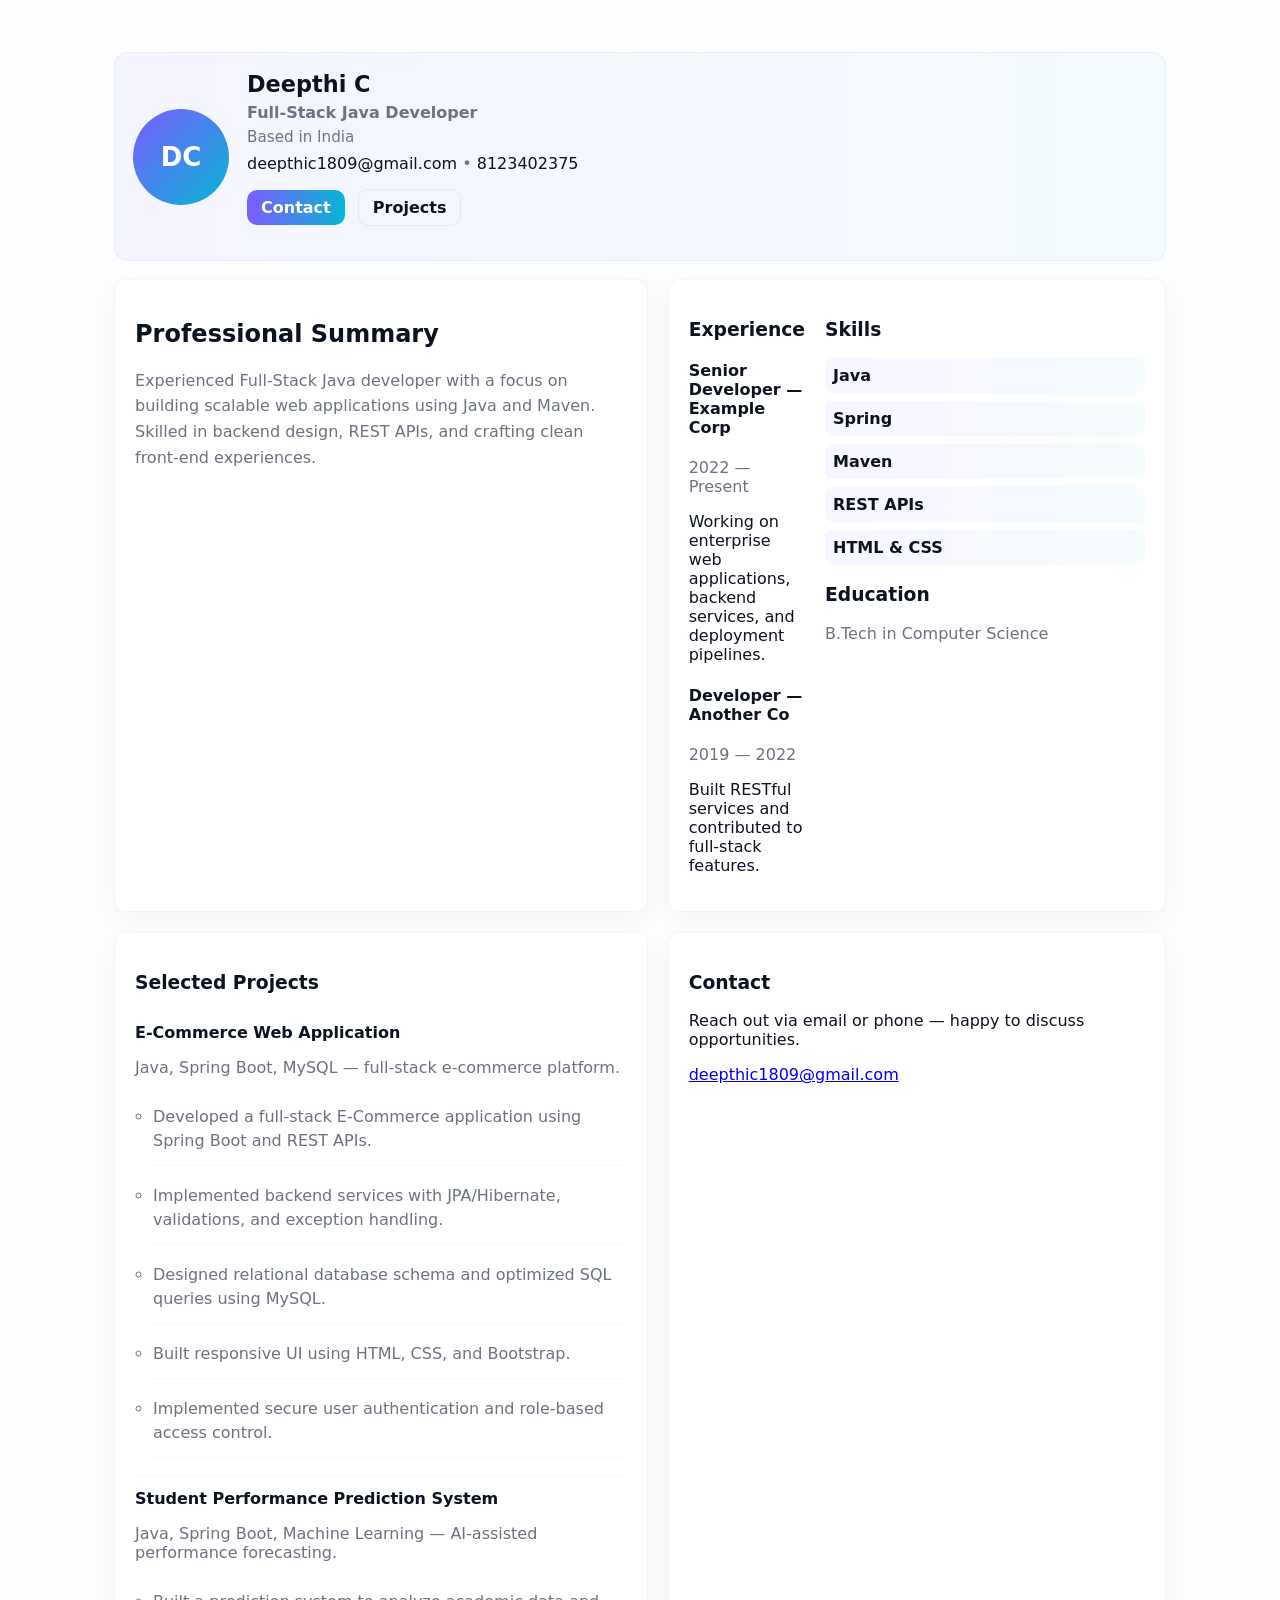
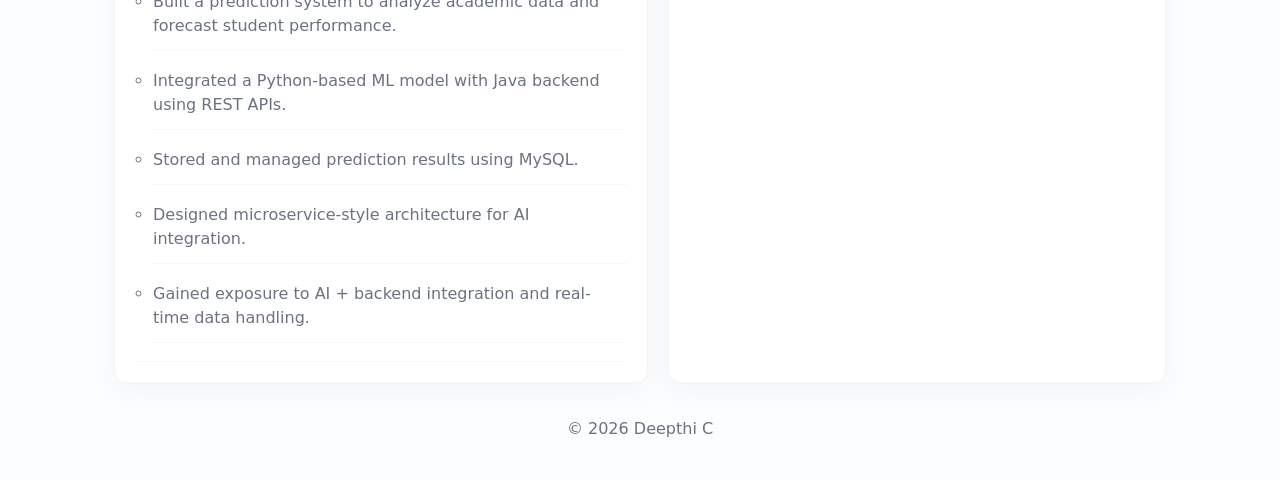
==== target/portfolio/index.html @ 98a85431 "commit" ====
<!DOCTYPE html>
<html lang="en">
  <head>
    <meta charset="utf-8" />
    <meta name="viewport" content="width=device-width,initial-scale=1" />
    <title>Deepthi C — Portfolio</title>
    <link rel="stylesheet" href="assets/css/style.css">
  </head>
  <body>
    <div class="wrapper">
      <header class="header">
        <div class="profile">
          <div class="avatar">DC</div>
          <div class="meta">
            <h1 class="fullname">Deepthi C</h1>
            <p class="title">Full‑Stack Java Developer</p>
            <p class="location">Based in India</p>
            <div class="contact">
              <a href="mailto:deepthic1809@gmail.com">deepthic1809@gmail.com</a>
              <span>•</span>
              <a href="tel:8123402375">8123402375</a>
            </div>
            <p><a class="btn" href="#contact">Contact</a> <a class="btn ghost" href="#work">Projects</a></p>
          </div>
        </div>
      </header>

      <main class="main">
        <section class="card summary">
          <h2>Professional Summary</h2>
          <p>Experienced Full‑Stack Java developer with a focus on building scalable web applications using Java and Maven. Skilled in backend design, REST APIs, and crafting clean front-end experiences.</p>
        </section>

        <section class="card grid">
          <div>
            <h3>Experience</h3>
            <div class="item">
              <h4>Senior Developer — Example Corp</h4>
              <p class="muted">2022 — Present</p>
              <p>Working on enterprise web applications, backend services, and deployment pipelines.</p>
            </div>
            <div class="item">
              <h4>Developer — Another Co</h4>
              <p class="muted">2019 — 2022</p>
              <p>Built RESTful services and contributed to full-stack features.</p>
            </div>
          </div>

          <aside>
            <h3>Skills</h3>
            <ul class="skills">
              <li>Java</li>
              <li>Spring</li>
              <li>Maven</li>
              <li>REST APIs</li>
              <li>HTML & CSS</li>
            </ul>
            <h3>Education</h3>
            <p class="muted">B.Tech in Computer Science</p>
          </aside>
        </section>

        <section id="work" class="card">
          <h3>Selected Projects</h3>
          <ul class="projects">
            <li>
              <strong>E-Commerce Web Application</strong>
              <p class="muted">Java, Spring Boot, MySQL — full-stack e-commerce platform.</p>
              <ul class="project-points">
                <li>Developed a full-stack E-Commerce application using Spring Boot and REST APIs.</li>
                <li>Implemented backend services with JPA/Hibernate, validations, and exception handling.</li>
                <li>Designed relational database schema and optimized SQL queries using MySQL.</li>
                <li>Built responsive UI using HTML, CSS, and Bootstrap.</li>
                <li>Implemented secure user authentication and role-based access control.</li>
              </ul>
            </li>

            <li>
              <strong>Student Performance Prediction System</strong>
              <p class="muted">Java, Spring Boot, Machine Learning — AI-assisted performance forecasting.</p>
              <ul class="project-points">
                <li>Built a prediction system to analyze academic data and forecast student performance.</li>
                <li>Integrated a Python-based ML model with Java backend using REST APIs.</li>
                <li>Stored and managed prediction results using MySQL.</li>
                <li>Designed microservice-style architecture for AI integration.</li>
                <li>Gained exposure to AI + backend integration and real-time data handling.</li>
              </ul>
            </li>
          </ul>
        </section>

        <section id="contact" class="card">
          <h3>Contact</h3>
          <p>Reach out via email or phone — happy to discuss opportunities.</p>
          <p><a href="mailto:deepthic1809@gmail.com" class="link">deepthic1809@gmail.com</a></p>
        </section>
      </main>

      <footer class="footer">© <span id="year"></span> Deepthi C</footer>
    </div>

    <script>document.getElementById('year').textContent=new Date().getFullYear();</script>
  </body>
</html>
---- target/portfolio/assets/css/style.css ----
:root{
  --bg:#fbfdff;
  --surface:#ffffff;
  --muted:#6b7280;
  --text:#0b1220;
  --accent:#7c5cff; /* Primary modern violet */
  --accent-2:#06b6d4; /* Teal accent for gradients */
  --radius:12px;
}

*{box-sizing:border-box}
html,body{height:100%}
body{
  margin:0;
  font-family:Inter,system-ui,Segoe UI,Roboto,Arial,Helvetica,sans-serif;
  background:var(--bg);
  color:var(--text);
  -webkit-font-smoothing:antialiased;
}

.hero-simple{display:flex;align-items:center;justify-content:center;padding:96px 20px;background:linear-gradient(180deg,#fbfdff,#f4f7ff);text-align:center}
.hero-simple .name{font-size:2.2rem;margin:0 0 8px;color:var(--text);letter-spacing:-0.02em}
.role{color:var(--muted);margin:0 0 12px;font-weight:600}
.tagline{max-width:640px;margin:0 auto 18px;color:var(--muted)}
.primary{display:inline-block;padding:10px 18px;border-radius:10px;background:linear-gradient(90deg,var(--accent),var(--accent-2));color:#fff;text-decoration:none;font-weight:700;box-shadow:0 8px 24px rgba(124,92,255,0.16);transition:transform .18s ease,box-shadow .18s ease}
.primary:hover{transform:translateY(-3px);box-shadow:0 18px 40px rgba(6,182,212,0.12)}

.section-simple{padding:48px 20px}
.section-simple .inner{max-width:880px;margin:0 auto}
.section-simple h2{margin:0 0 12px;font-size:1.2rem;color:var(--text)}
.section-simple p{color:var(--muted);line-height:1.6}

.work-list{display:grid;grid-template-columns:1fr;gap:12px;margin-top:12px}
.work-item{background:var(--surface);padding:16px;border-radius:10px;border:1px solid rgba(11,18,32,0.04);box-shadow:0 6px 20px rgba(11,18,32,0.04)}
.work-item h3{margin:0 0 6px}
.work-item p{margin:0;color:var(--muted)}

/* Employee-style layout */
.wrapper{max-width:1100px;margin:28px auto;padding:24px}
.header{display:flex;align-items:center;padding:18px;border-radius:14px;background:linear-gradient(90deg,rgba(124,92,255,0.05),rgba(6,182,212,0.03));border:1px solid rgba(11,18,32,0.04)}
.profile{display:flex;gap:18px;align-items:center}
.avatar{width:96px;height:96px;border-radius:50%;background:linear-gradient(135deg,var(--accent),var(--accent-2));display:flex;align-items:center;justify-content:center;color:#fff;font-weight:700;font-size:26px}
.meta .fullname{margin:0;font-size:1.4rem}
.meta .title{margin:6px 0;color:var(--muted);font-weight:600}
.meta .location{margin:0;color:var(--muted);font-size:0.95rem}
.contact{margin-top:8px;color:var(--muted)}
.contact a{color:var(--text);text-decoration:none}
.btn{display:inline-block;padding:8px 14px;border-radius:10px;background:linear-gradient(90deg,var(--accent),var(--accent-2));color:#fff;text-decoration:none;font-weight:700;margin-right:8px}
.btn.ghost{background:transparent;border:1px solid rgba(11,18,32,0.06);color:var(--text)}

.main{display:grid;grid-template-columns:2fr 1fr;gap:20px;margin-top:18px}
.card{background:var(--surface);padding:20px;border-radius:12px;border:1px solid rgba(11,18,32,0.04);box-shadow:0 8px 30px rgba(11,18,32,0.04)}
.summary p{color:var(--muted);line-height:1.6}
.grid{display:grid;grid-template-columns:1fr 320px;gap:20px}
.skills{list-style:none;padding:0;margin:8px 0 0;display:grid;gap:8px}
.skills li{background:linear-gradient(90deg,rgba(124,92,255,0.06),rgba(6,182,212,0.04));padding:8px;border-radius:8px;color:var(--text);font-weight:600}
.muted{color:var(--muted)}
.projects{list-style:none;padding:0;margin:0}
.projects li{padding:12px 0;border-bottom:1px solid rgba(11,18,32,0.03)}

.project-points{margin:8px 0 0 18px;padding:0;color:var(--muted)}
.project-points li{margin:6px 0;line-height:1.5}

.footer{text-align:center;color:var(--muted);padding:18px;margin-top:18px}

@media(max-width:900px){
  .main{grid-template-columns:1fr}
  .grid{grid-template-columns:1fr}
  .avatar{width:76px;height:76px;font-size:20px}
}

.footer-simple{padding:28px 20px;text-align:center;color:var(--muted)}

@media(min-width:720px){
  .work-list{grid-template-columns:repeat(2,1fr)}
}
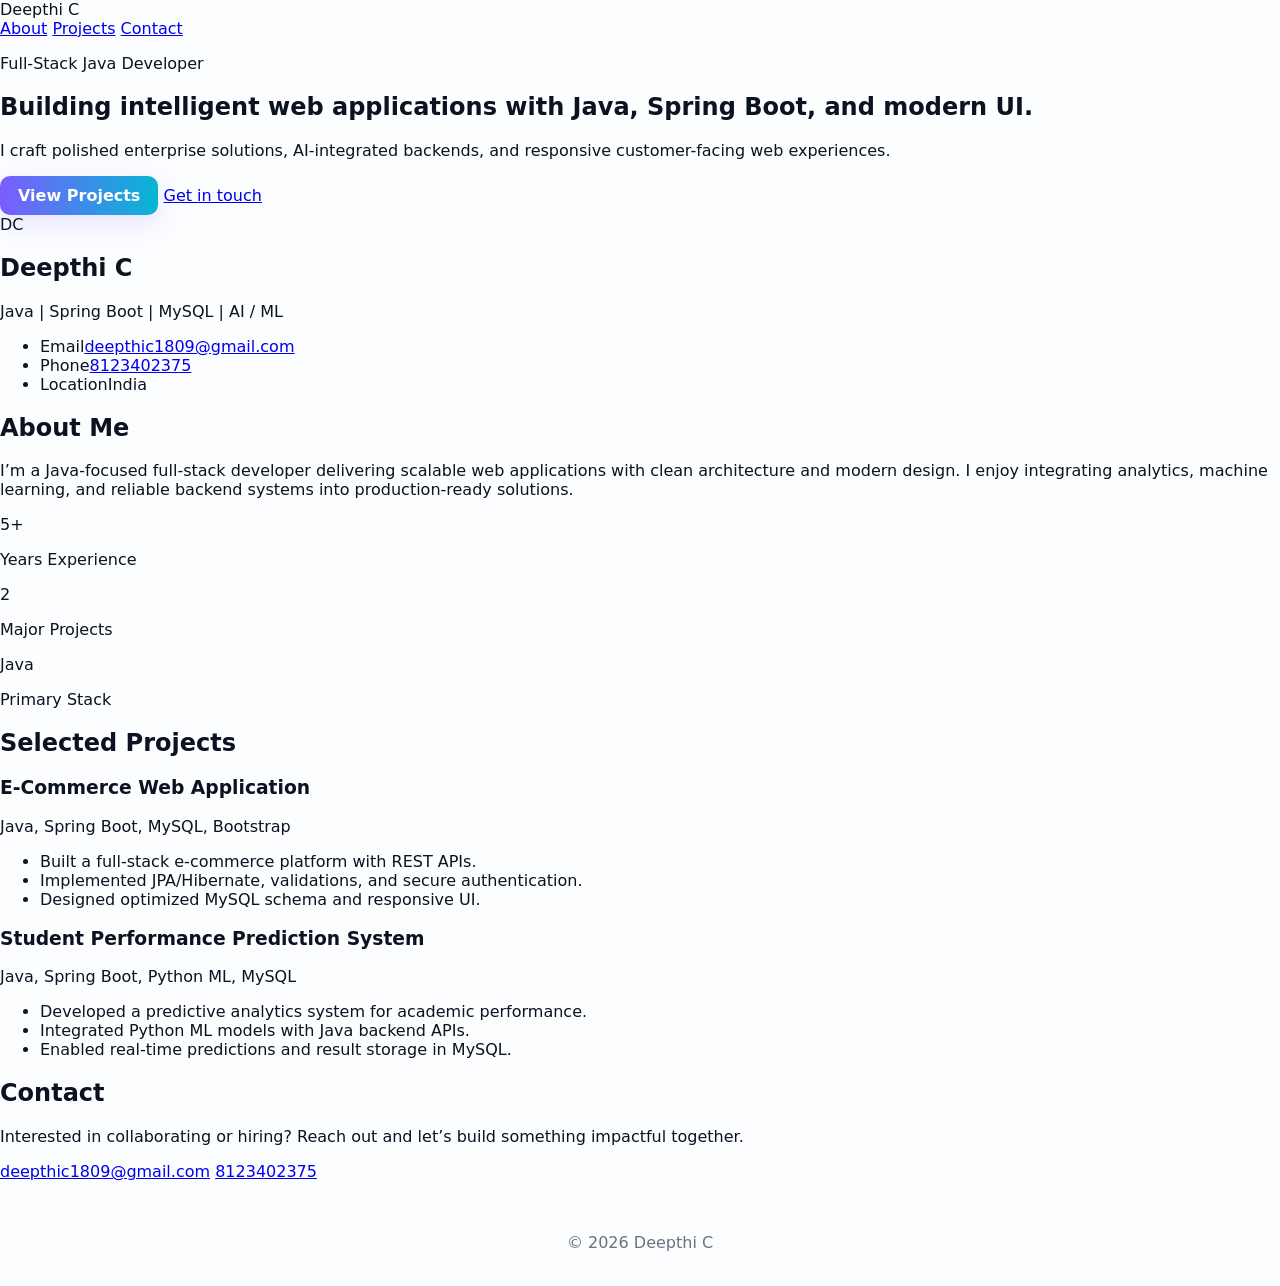
==== commit 710ea0e4: "Update index.html" ====
--- a/target/portfolio/index.html
+++ b/target/portfolio/index.html
@@ -3,102 +3,108 @@
   <head>
     <meta charset="utf-8" />
     <meta name="viewport" content="width=device-width,initial-scale=1" />
-    <title>Deepthi C — Portfolio</title>
-    <link rel="stylesheet" href="assets/css/style.css">
+    <title>Deepthi C – Portfolio</title>
+    <link rel="stylesheet" href="assets/css/style.css" />
   </head>
   <body>
-    <div class="wrapper">
-      <header class="header">
-        <div class="profile">
-          <div class="avatar">DC</div>
-          <div class="meta">
-            <h1 class="fullname">Deepthi C</h1>
-            <p class="title">Full‑Stack Java Developer</p>
-            <p class="location">Based in India</p>
-            <div class="contact">
-              <a href="mailto:deepthic1809@gmail.com">deepthic1809@gmail.com</a>
-              <span>•</span>
-              <a href="tel:8123402375">8123402375</a>
-            </div>
-            <p><a class="btn" href="#contact">Contact</a> <a class="btn ghost" href="#work">Projects</a></p>
+    <div class="page-shell">
+      <header class="topbar">
+        <div class="brand">Deepthi  C</div>
+        <nav class="nav-links">
+          <a href="#about">About</a>
+          <a href="#projects">Projects</a>
+          <a href="#contact">Contact</a>
+        </nav>
+      </header>
+
+      <section class="hero">
+        <div class="hero-copy">
+          <p class="eyebrow">Full-Stack Java Developer</p>
+          <h1>Building intelligent web applications with Java, Spring Boot, and modern UI.</h1>
+          <p class="hero-text">I craft polished enterprise solutions, AI-integrated backends, and responsive customer-facing web experiences.</p>
+          <div class="hero-actions">
+            <a class="button primary" href="#projects">View Projects</a>
+            <a class="button secondary" href="#contact">Get in touch</a>
           </div>
         </div>
-      </header>
 
-      <main class="main">
-        <section class="card summary">
-          <h2>Professional Summary</h2>
-          <p>Experienced Full‑Stack Java developer with a focus on building scalable web applications using Java and Maven. Skilled in backend design, REST APIs, and crafting clean front-end experiences.</p>
-        </section>
+        <div class="hero-card">
+          <div class="profile-chip"><span>DC</span></div>
+          <h2>Deepthi C</h2>
+          <p class="profile-role">Java | Spring Boot | MySQL | AI / ML</p>
+          <ul class="profile-details">
+            <li><span>Email</span><a href="mailto:deepthic1809@gmail.com">deepthic1809@gmail.com</a></li>
+            <li><span>Phone</span><a href="tel:8123402375">8123402375</a></li>
+            <li><span>Location</span>India</li>
+          </ul>
+        </div>
+      </section>
 
-        <section class="card grid">
-          <div>
-            <h3>Experience</h3>
-            <div class="item">
-              <h4>Senior Developer — Example Corp</h4>
-              <p class="muted">2022 — Present</p>
-              <p>Working on enterprise web applications, backend services, and deployment pipelines.</p>
-            </div>
-            <div class="item">
-              <h4>Developer — Another Co</h4>
-              <p class="muted">2019 — 2022</p>
-              <p>Built RESTful services and contributed to full-stack features.</p>
-            </div>
+      <section id="about" class="section">
+        <div class="section-intro">
+          <h2>About Me</h2>
+          <p>I’m a Java-focused full-stack developer delivering scalable web applications with clean architecture and modern design. I enjoy integrating analytics, machine learning, and reliable backend systems into production-ready solutions.</p>
+        </div>
+
+        <div class="stats-grid">
+          <div class="stat-card">
+            <span>5+</span>
+            <p>Years Experience</p>
           </div>
+          <div class="stat-card">
+            <span>2</span>
+            <p>Major Projects</p>
+          </div>
+          <div class="stat-card">
+            <span>Java</span>
+            <p>Primary Stack</p>
+          </div>
+        </div>
+      </section>
 
-          <aside>
-            <h3>Skills</h3>
-            <ul class="skills">
-              <li>Java</li>
-              <li>Spring</li>
-              <li>Maven</li>
-              <li>REST APIs</li>
-              <li>HTML & CSS</li>
+      <section id="projects" class="section section-projects">
+        <h2>Selected Projects</h2>
+
+        <div class="project-list">
+          <article class="project-card">
+            <h3>E-Commerce Web Application</h3>
+            <p class="project-sub">Java, Spring Boot, MySQL, Bootstrap</p>
+            <ul>
+              <li>Built a full-stack e-commerce platform with REST APIs.</li>
+              <li>Implemented JPA/Hibernate, validations, and secure authentication.</li>
+              <li>Designed optimized MySQL schema and responsive UI.</li>
             </ul>
-            <h3>Education</h3>
-            <p class="muted">B.Tech in Computer Science</p>
-          </aside>
-        </section>
+          </article>
 
-        <section id="work" class="card">
-          <h3>Selected Projects</h3>
-          <ul class="projects">
-            <li>
-              <strong>E-Commerce Web Application</strong>
-              <p class="muted">Java, Spring Boot, MySQL — full-stack e-commerce platform.</p>
-              <ul class="project-points">
-                <li>Developed a full-stack E-Commerce application using Spring Boot and REST APIs.</li>
-                <li>Implemented backend services with JPA/Hibernate, validations, and exception handling.</li>
-                <li>Designed relational database schema and optimized SQL queries using MySQL.</li>
-                <li>Built responsive UI using HTML, CSS, and Bootstrap.</li>
-                <li>Implemented secure user authentication and role-based access control.</li>
-              </ul>
-            </li>
+          <article class="project-card">
+            <h3>Student Performance Prediction System</h3>
+            <p class="project-sub">Java, Spring Boot, Python ML, MySQL</p>
+            <ul>
+              <li>Developed a predictive analytics system for academic performance.</li>
+              <li>Integrated Python ML models with Java backend APIs.</li>
+              <li>Enabled real-time predictions and result storage in MySQL.</li>
+            </ul>
+          </article>
+        </div>
+      </section>
 
-            <li>
-              <strong>Student Performance Prediction System</strong>
-              <p class="muted">Java, Spring Boot, Machine Learning — AI-assisted performance forecasting.</p>
-              <ul class="project-points">
-                <li>Built a prediction system to analyze academic data and forecast student performance.</li>
-                <li>Integrated a Python-based ML model with Java backend using REST APIs.</li>
-                <li>Stored and managed prediction results using MySQL.</li>
-                <li>Designed microservice-style architecture for AI integration.</li>
-                <li>Gained exposure to AI + backend integration and real-time data handling.</li>
-              </ul>
-            </li>
-          </ul>
-        </section>
+      <section id="contact" class="section contact-section">
+        <div class="section-intro">
+          <h2>Contact</h2>
+          <p>Interested in collaborating or hiring? Reach out and let’s build something impactful together.</p>
+        </div>
 
-        <section id="contact" class="card">
-          <h3>Contact</h3>
-          <p>Reach out via email or phone — happy to discuss opportunities.</p>
-          <p><a href="mailto:deepthic1809@gmail.com" class="link">deepthic1809@gmail.com</a></p>
-        </section>
-      </main>
+        <div class="contact-card">
+          <a href="mailto:deepthic1809@gmail.com">deepthic1809@gmail.com</a>
+          <a href="tel:8123402375">8123402375</a>
+        </div>
+      </section>
 
-      <footer class="footer">© <span id="year"></span> Deepthi C</footer>
+      <footer class="footer">
+        <p>© <span id="year"></span> Deepthi C</p>
+      </footer>
     </div>
 
-    <script>document.getElementById('year').textContent=new Date().getFullYear();</script>
+    <script>document.getElementById('year').textContent = new Date().getFullYear();</script>
   </body>
 </html>
